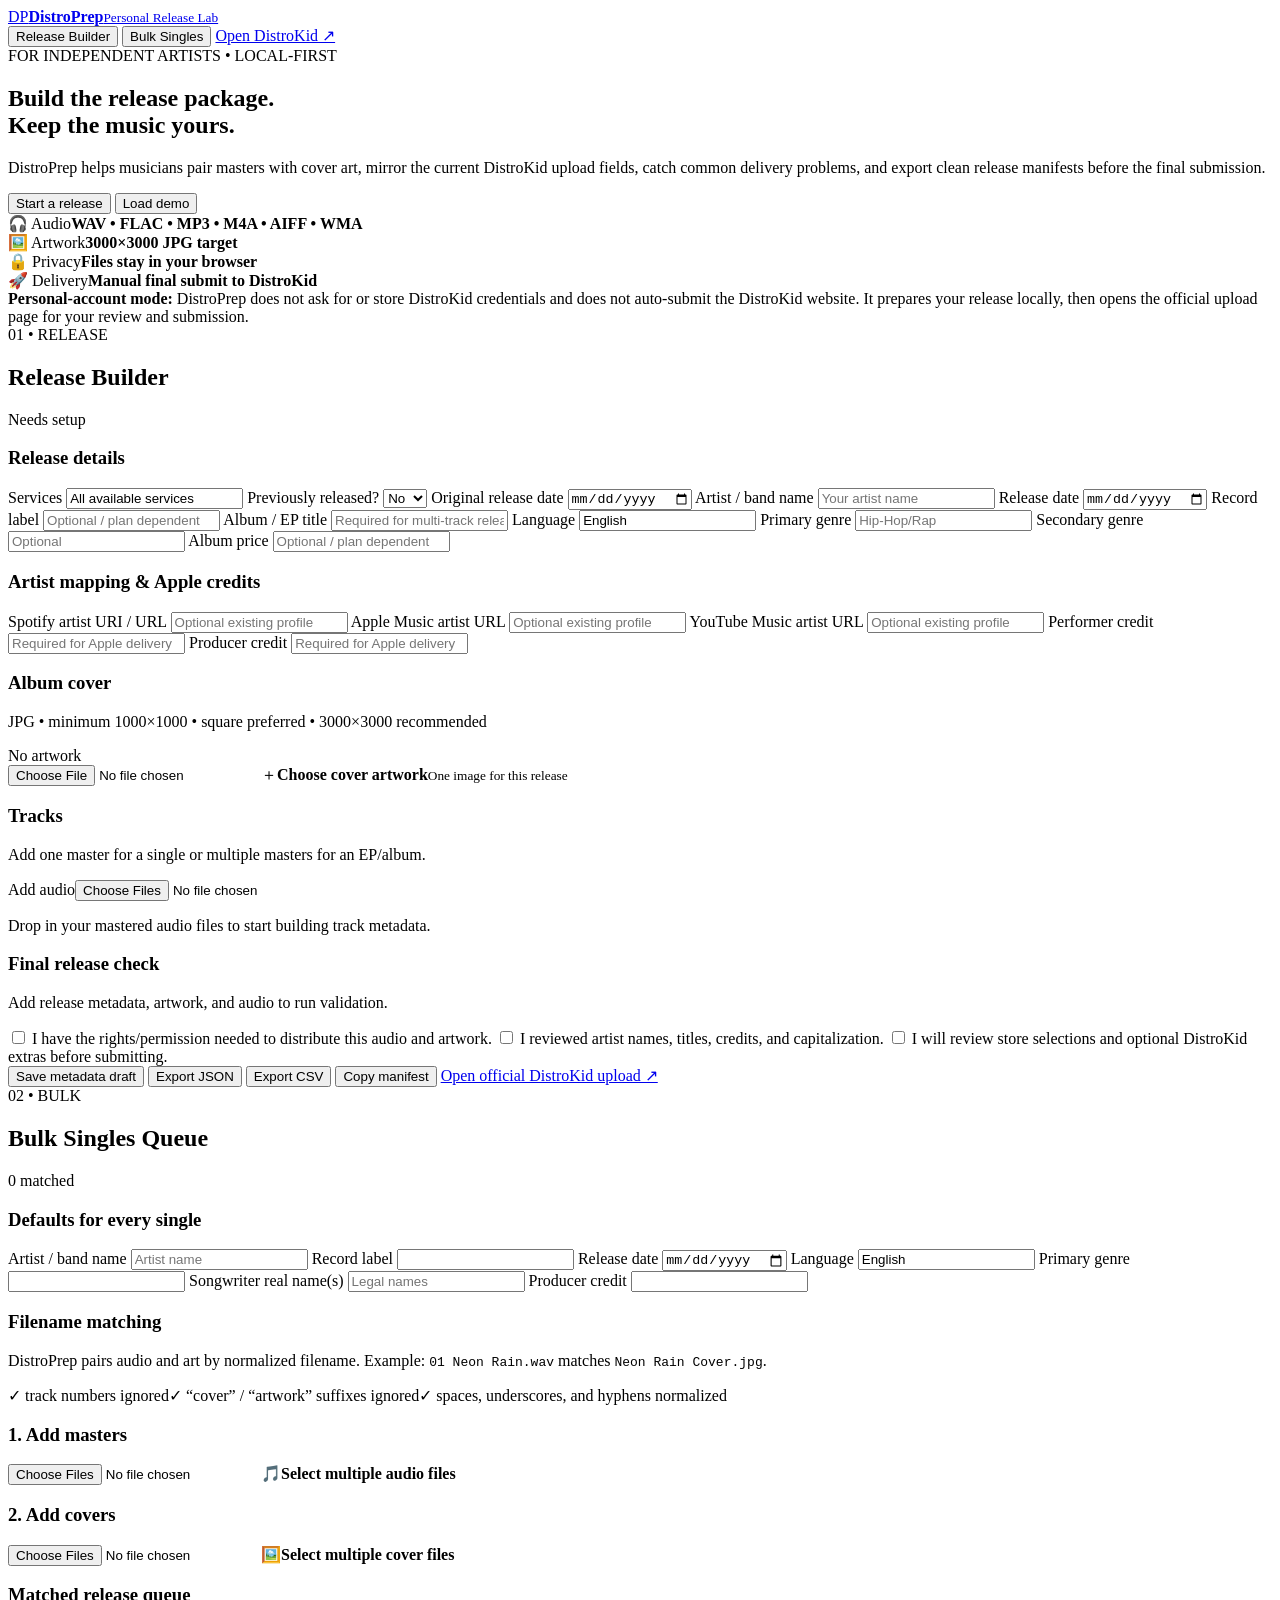
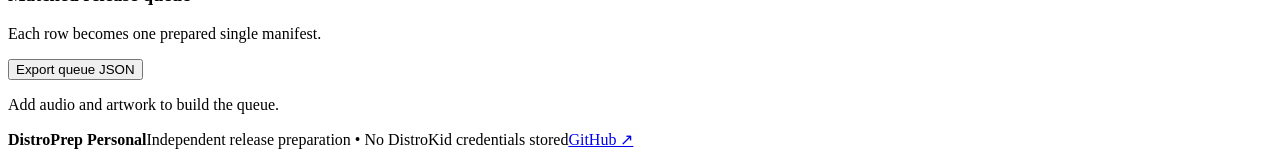
==== index.html @ 0cbda42d "Build DistroPrep Personal release-prep interface" ====
<!doctype html>
<html lang="en">
<head>
  <meta charset="utf-8" />
  <meta name="viewport" content="width=device-width, initial-scale=1" />
  <meta name="theme-color" content="#0b0b12" />
  <meta name="description" content="DistroPrep Personal — prepare, validate, pair, and export music releases before submitting them through DistroKid." />
  <title>DistroPrep Personal</title>
  <link rel="stylesheet" href="./styles.css" />
</head>
<body>
  <div class="ambient ambient-a"></div><div class="ambient ambient-b"></div>
  <header class="topbar">
    <a class="brand" href="#top" aria-label="DistroPrep home"><span class="brand-mark">DP</span><span><strong>DistroPrep</strong><small>Personal Release Lab</small></span></a>
    <nav>
      <button class="nav-button active" data-tab="builder">Release Builder</button>
      <button class="nav-button" data-tab="bulk">Bulk Singles</button>
      <a class="ghost-link" href="https://distrokid.com/new/" target="_blank" rel="noopener noreferrer">Open DistroKid ↗</a>
    </nav>
  </header>

  <main id="top" class="shell">
    <section class="hero">
      <div>
        <span class="eyebrow">FOR INDEPENDENT ARTISTS • LOCAL-FIRST</span>
        <h1>Build the release package.<br><span>Keep the music yours.</span></h1>
        <p>DistroPrep helps musicians pair masters with cover art, mirror the current DistroKid upload fields, catch common delivery problems, and export clean release manifests before the final submission.</p>
        <div class="hero-actions">
          <button class="primary" data-scroll="#workspace">Start a release</button>
          <button class="secondary" id="load-demo">Load demo</button>
        </div>
      </div>
      <aside class="hero-card">
        <div class="meter-row"><span>🎧 Audio</span><b>WAV • FLAC • MP3 • M4A • AIFF • WMA</b></div>
        <div class="meter-row"><span>🖼️ Artwork</span><b>3000×3000 JPG target</b></div>
        <div class="meter-row"><span>🔒 Privacy</span><b>Files stay in your browser</b></div>
        <div class="meter-row"><span>🚀 Delivery</span><b>Manual final submit to DistroKid</b></div>
      </aside>
    </section>

    <section class="notice">
      <strong>Personal-account mode:</strong> DistroPrep does not ask for or store DistroKid credentials and does not auto-submit the DistroKid website. It prepares your release locally, then opens the official upload page for your review and submission.
    </section>

    <section id="workspace" class="workspace">
      <div id="builder-tab" class="tab-panel active">
        <div class="section-heading"><div><span class="eyebrow">01 • RELEASE</span><h2>Release Builder</h2></div><div class="status-chip" id="release-status">Needs setup</div></div>

        <div class="grid two">
          <article class="panel">
            <h3>Release details</h3>
            <div class="form-grid">
              <label class="span-2">Services <input id="services" value="All available services" /></label>
              <label>Previously released?
                <select id="previously-released"><option value="no">No</option><option value="yes">Yes</option></select>
              </label>
              <label>Original release date <input id="original-date" type="date" /></label>
              <label class="span-2">Artist / band name <input id="artist-name" placeholder="Your artist name" /></label>
              <label>Release date <input id="release-date" type="date" /></label>
              <label>Record label <input id="record-label" placeholder="Optional / plan dependent" /></label>
              <label class="span-2">Album / EP title <input id="release-title" placeholder="Required for multi-track releases" /></label>
              <label>Language <input id="language" value="English" /></label>
              <label>Primary genre <input id="primary-genre" placeholder="Hip-Hop/Rap" /></label>
              <label>Secondary genre <input id="secondary-genre" placeholder="Optional" /></label>
              <label>Album price <input id="album-price" placeholder="Optional / plan dependent" /></label>
            </div>
          </article>

          <article class="panel">
            <h3>Artist mapping & Apple credits</h3>
            <div class="form-grid">
              <label class="span-2">Spotify artist URI / URL <input id="spotify-artist" placeholder="Optional existing profile" /></label>
              <label class="span-2">Apple Music artist URL <input id="apple-artist" placeholder="Optional existing profile" /></label>
              <label class="span-2">YouTube Music artist URL <input id="youtube-artist" placeholder="Optional existing profile" /></label>
              <label>Performer credit <input id="performer-credit" placeholder="Required for Apple delivery" /></label>
              <label>Producer credit <input id="producer-credit" placeholder="Required for Apple delivery" /></label>
            </div>
          </article>
        </div>

        <article class="panel upload-panel">
          <div class="panel-title-row"><div><h3>Album cover</h3><p>JPG • minimum 1000×1000 • square preferred • 3000×3000 recommended</p></div><span id="artwork-badge" class="mini-badge">No artwork</span></div>
          <label class="dropzone" id="art-dropzone"><input id="artwork-input" type="file" accept="image/jpeg,image/png" /><span class="drop-icon">＋</span><strong>Choose cover artwork</strong><small>One image for this release</small></label>
          <div id="artwork-preview" class="artwork-preview hidden"></div>
        </article>

        <article class="panel">
          <div class="panel-title-row"><div><h3>Tracks</h3><p>Add one master for a single or multiple masters for an EP/album.</p></div><label class="file-button">Add audio<input id="audio-input" type="file" multiple accept="audio/*,.wav,.flac,.mp3,.m4a,.aiff,.aif,.wma" /></label></div>
          <div id="track-list" class="track-list empty-state"><p>Drop in your mastered audio files to start building track metadata.</p></div>
        </article>

        <article class="panel">
          <h3>Final release check</h3>
          <div id="validation-summary" class="validation-summary"><p>Add release metadata, artwork, and audio to run validation.</p></div>
          <div class="checklist-grid">
            <label><input type="checkbox" id="rights-check" /> I have the rights/permission needed to distribute this audio and artwork.</label>
            <label><input type="checkbox" id="spelling-check" /> I reviewed artist names, titles, credits, and capitalization.</label>
            <label><input type="checkbox" id="stores-check" /> I will review store selections and optional DistroKid extras before submitting.</label>
          </div>
        </article>

        <div class="action-bar">
          <button class="secondary" id="save-draft">Save metadata draft</button>
          <button class="secondary" id="export-json">Export JSON</button>
          <button class="secondary" id="export-csv">Export CSV</button>
          <button class="secondary" id="copy-manifest">Copy manifest</button>
          <a class="primary button-link" href="https://distrokid.com/new/" target="_blank" rel="noopener noreferrer">Open official DistroKid upload ↗</a>
        </div>
      </div>

      <div id="bulk-tab" class="tab-panel">
        <div class="section-heading"><div><span class="eyebrow">02 • BULK</span><h2>Bulk Singles Queue</h2></div><div class="status-chip" id="bulk-status">0 matched</div></div>
        <div class="grid two">
          <article class="panel">
            <h3>Defaults for every single</h3>
            <div class="form-grid">
              <label class="span-2">Artist / band name <input id="bulk-artist" placeholder="Artist name" /></label>
              <label>Record label <input id="bulk-label" /></label>
              <label>Release date <input id="bulk-date" type="date" /></label>
              <label>Language <input id="bulk-language" value="English" /></label>
              <label>Primary genre <input id="bulk-genre" /></label>
              <label>Songwriter real name(s) <input id="bulk-songwriters" placeholder="Legal names" /></label>
              <label>Producer credit <input id="bulk-producer" /></label>
            </div>
          </article>
          <article class="panel">
            <h3>Filename matching</h3>
            <p class="muted">DistroPrep pairs audio and art by normalized filename. Example: <code>01 Neon Rain.wav</code> matches <code>Neon Rain Cover.jpg</code>.</p>
            <div class="tip-list"><span>✓ track numbers ignored</span><span>✓ “cover” / “artwork” suffixes ignored</span><span>✓ spaces, underscores, and hyphens normalized</span></div>
          </article>
        </div>

        <div class="grid two">
          <article class="panel upload-panel"><h3>1. Add masters</h3><label class="dropzone"><input id="bulk-audio-input" type="file" multiple accept="audio/*,.wav,.flac,.mp3,.m4a,.aiff,.aif,.wma" /><span class="drop-icon">🎵</span><strong>Select multiple audio files</strong></label></article>
          <article class="panel upload-panel"><h3>2. Add covers</h3><label class="dropzone"><input id="bulk-art-input" type="file" multiple accept="image/jpeg,image/png" /><span class="drop-icon">🖼️</span><strong>Select multiple cover files</strong></label></article>
        </div>

        <article class="panel">
          <div class="panel-title-row"><div><h3>Matched release queue</h3><p>Each row becomes one prepared single manifest.</p></div><button class="secondary" id="bulk-export">Export queue JSON</button></div>
          <div id="bulk-list" class="bulk-list empty-state"><p>Add audio and artwork to build the queue.</p></div>
        </article>
      </div>
    </section>
  </main>

  <footer><strong>DistroPrep Personal</strong><span>Independent release preparation • No DistroKid credentials stored</span><a href="https://github.com/sonoxo/distroprep" target="_blank" rel="noopener noreferrer">GitHub ↗</a></footer>

  <template id="track-template">
    <article class="track-card">
      <div class="track-head"><div><span class="track-number"></span><strong class="track-filename"></strong><small class="track-filemeta"></small></div><button class="icon-button remove-track" title="Remove track">×</button></div>
      <div class="form-grid">
        <label class="span-2">Song title <input data-field="title" /></label>
        <label>Additional artist role <select data-field="collabRole"><option value="">None</option><option>Featured artist</option><option>Remixer</option><option>Additional primary artist</option></select></label>
        <label>Additional artist name <input data-field="collabName" /></label>
        <label>Version info <input data-field="version" placeholder="Live, Acoustic, Remix…" /></label>
        <label>Existing ISRC <input data-field="isrc" placeholder="Optional / plan dependent" /></label>
        <label>Songwriter type <select data-field="songwriterType"><option value="original">Original song</option><option value="cover">Cover song</option></select></label>
        <label>Songwriter(s) real name <input data-field="songwriters" /></label>
        <label class="cover-field hidden">Original artist <input data-field="originalArtist" /></label>
        <label class="cover-field hidden">Original song title <input data-field="originalTitle" /></label>
        <label>Explicit lyrics? <select data-field="explicit"><option value="no">No</option><option value="yes">Yes</option></select></label>
        <label>Radio edit? <select data-field="radioEdit"><option value="no">No</option><option value="yes">Yes</option></select></label>
        <label>Instrumental? <select data-field="instrumental"><option value="no">No</option><option value="yes">Yes</option></select></label>
        <label>Apple Digital Master? <select data-field="appleDigitalMaster"><option value="no">No</option><option value="yes">Yes</option></select></label>
        <label>Preview start <input data-field="previewStart" placeholder="e.g. 0:42" /></label>
        <label>Track price <select data-field="trackPrice"><option value="">Default</option><option>$0.69</option><option>$0.99</option><option>$1.29</option></select></label>
      </div>
      <div class="file-validation"></div>
    </article>
  </template>

  <script type="module" src="./app.js"></script>
</body>
</html>
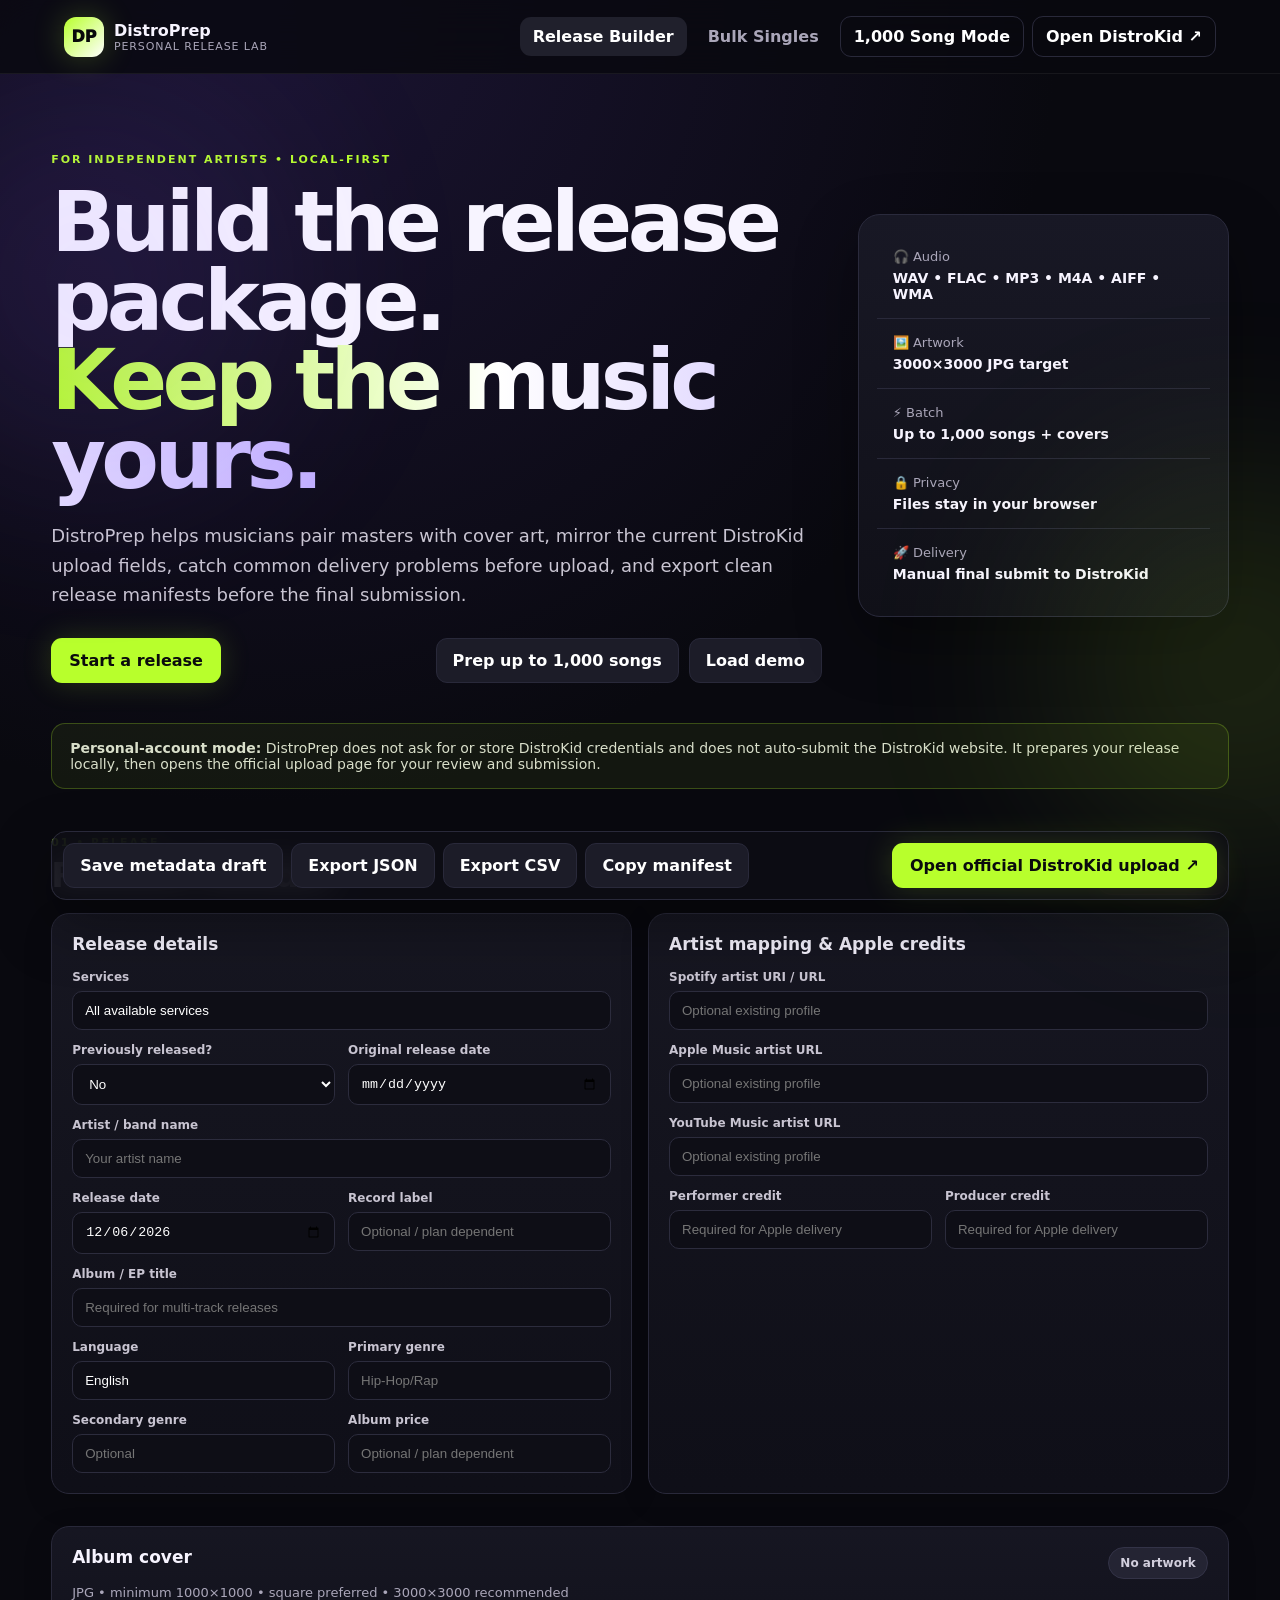
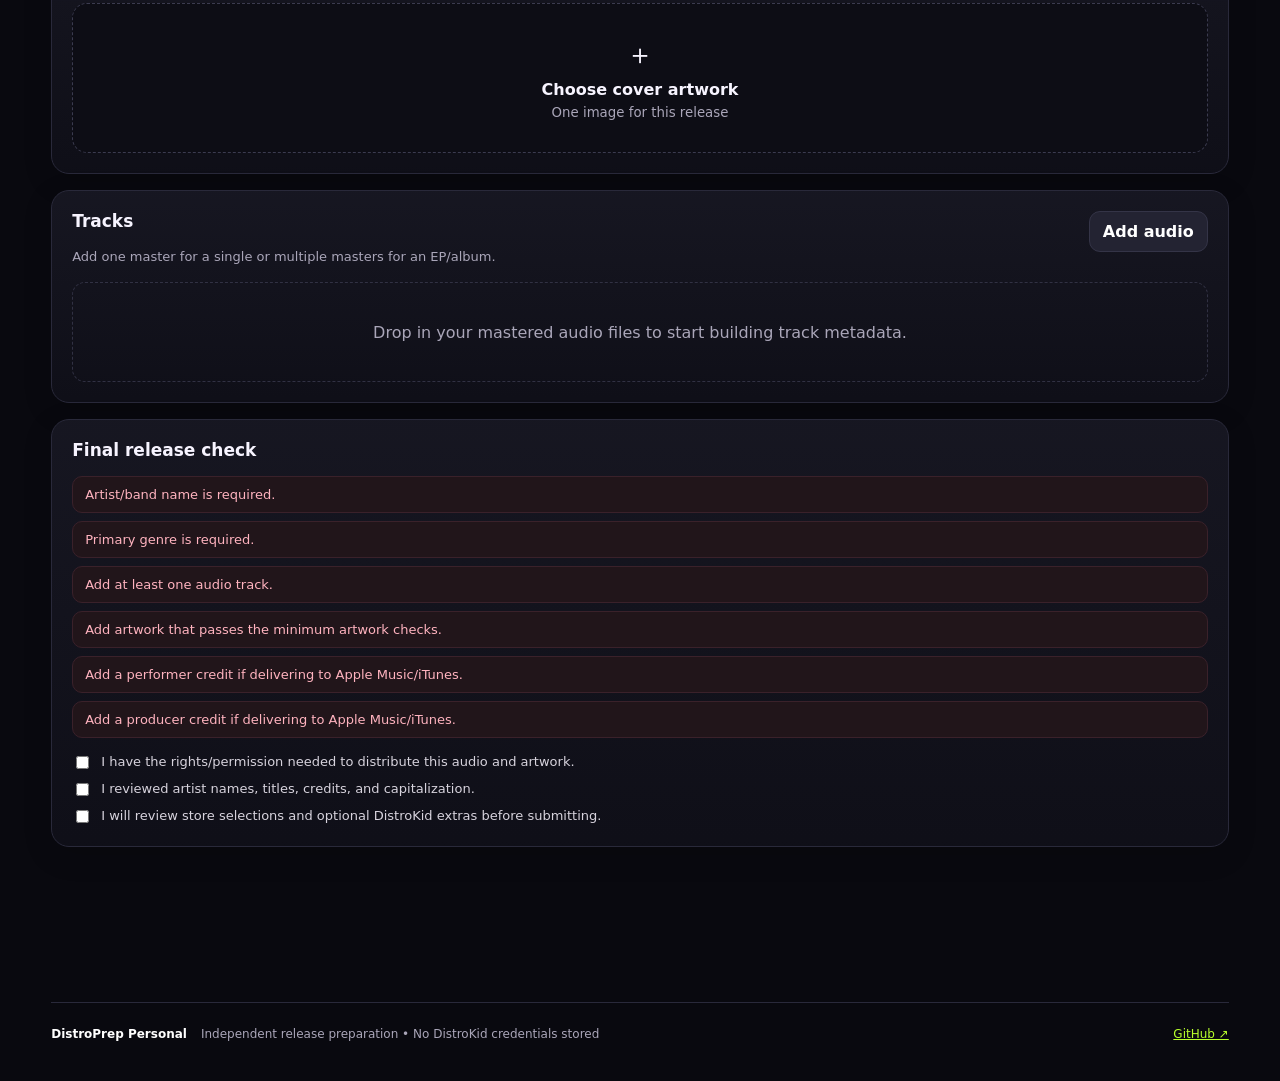
==== commit 710bef7a: "Link the main app to 1000-song catalog mode" ====
--- a/index.html
+++ b/index.html
@@ -15,6 +15,7 @@
     <nav>
       <button class="nav-button active" data-tab="builder">Release Builder</button>
       <button class="nav-button" data-tab="bulk">Bulk Singles</button>
+      <a class="ghost-link" href="./bulk1000.html">1,000 Song Mode</a>
       <a class="ghost-link" href="https://distrokid.com/new/" target="_blank" rel="noopener noreferrer">Open DistroKid ↗</a>
     </nav>
   </header>
@@ -24,15 +25,17 @@
       <div>
         <span class="eyebrow">FOR INDEPENDENT ARTISTS • LOCAL-FIRST</span>
         <h1>Build the release package.<br><span>Keep the music yours.</span></h1>
-        <p>DistroPrep helps musicians pair masters with cover art, mirror the current DistroKid upload fields, catch common delivery problems, and export clean release manifests before the final submission.</p>
+        <p>DistroPrep helps musicians pair masters with cover art, mirror the current DistroKid upload fields, catch common delivery problems before upload, and export clean release manifests before the final submission.</p>
         <div class="hero-actions">
           <button class="primary" data-scroll="#workspace">Start a release</button>
+          <a class="secondary button-link" href="./bulk1000.html">Prep up to 1,000 songs</a>
           <button class="secondary" id="load-demo">Load demo</button>
         </div>
       </div>
       <aside class="hero-card">
         <div class="meter-row"><span>🎧 Audio</span><b>WAV • FLAC • MP3 • M4A • AIFF • WMA</b></div>
         <div class="meter-row"><span>🖼️ Artwork</span><b>3000×3000 JPG target</b></div>
+        <div class="meter-row"><span>⚡ Batch</span><b>Up to 1,000 songs + covers</b></div>
         <div class="meter-row"><span>🔒 Privacy</span><b>Files stay in your browser</b></div>
         <div class="meter-row"><span>🚀 Delivery</span><b>Manual final submit to DistroKid</b></div>
       </aside>
@@ -110,6 +113,7 @@
 
       <div id="bulk-tab" class="tab-panel">
         <div class="section-heading"><div><span class="eyebrow">02 • BULK</span><h2>Bulk Singles Queue</h2></div><div class="status-chip" id="bulk-status">0 matched</div></div>
+        <section class="notice" style="margin-bottom:16px"><strong>Large catalog?</strong> Use the dedicated <a href="./bulk1000.html">1,000 Song Mode</a> for whole-folder intake, previous-release metadata inheritance, smart art matching, filtering, pagination, and manual rematching.</section>
         <div class="grid two">
           <article class="panel">
             <h3>Defaults for every single</h3>
--- a/styles.css
+++ b/styles.css
@@ -0,0 +1,3 @@
+:root{--bg:#09090f;--panel:#11111a;--panel2:#171722;--line:#29293a;--text:#f7f4ff;--muted:#aaa6b9;--accent:#b8ff2c;--accent2:#8c5cff;--danger:#ff647c;--warn:#ffc45b;--ok:#7df5b2;--shadow:0 24px 60px rgba(0,0,0,.35)}
+*{box-sizing:border-box}html{scroll-behavior:smooth}body{margin:0;background:radial-gradient(circle at 20% 0%,#1b1433 0,transparent 28%),var(--bg);color:var(--text);font-family:Inter,ui-sans-serif,system-ui,-apple-system,BlinkMacSystemFont,"Segoe UI",sans-serif;min-height:100vh}.ambient{position:fixed;width:380px;height:380px;border-radius:50%;filter:blur(110px);opacity:.12;pointer-events:none}.ambient-a{background:var(--accent2);top:10%;left:-100px}.ambient-b{background:var(--accent);bottom:5%;right:-150px}.topbar{position:sticky;top:0;z-index:20;display:flex;justify-content:space-between;align-items:center;padding:16px clamp(20px,5vw,64px);background:rgba(9,9,15,.82);backdrop-filter:blur(18px);border-bottom:1px solid rgba(255,255,255,.06)}.brand{display:flex;gap:10px;align-items:center;color:var(--text);text-decoration:none}.brand-mark{width:40px;height:40px;border-radius:12px;background:linear-gradient(135deg,var(--accent),#fff);color:#08090b;display:grid;place-items:center;font-weight:950;box-shadow:0 0 32px rgba(184,255,44,.24)}.brand strong{display:block;font-size:16px}.brand small{display:block;color:var(--muted);font-size:11px;letter-spacing:.08em;text-transform:uppercase}.topbar nav{display:flex;gap:8px;align-items:center}.nav-button,.ghost-link,.primary,.secondary,.file-button,.button-link,.icon-button{border:0;border-radius:11px;font:inherit;font-weight:800;cursor:pointer;text-decoration:none}.nav-button{background:transparent;color:var(--muted);padding:10px 13px}.nav-button.active{background:#20202c;color:#fff}.ghost-link{color:#fff;padding:10px 13px;border:1px solid var(--line)}.shell{width:min(1200px,92vw);margin:auto}.hero{display:grid;grid-template-columns:1.35fr .65fr;gap:36px;align-items:center;padding:74px 0 40px}.eyebrow{font-size:11px;letter-spacing:.18em;text-transform:uppercase;color:var(--accent);font-weight:900}.hero h1{font-size:clamp(44px,7vw,84px);line-height:.94;letter-spacing:-.055em;margin:16px 0 22px}.hero h1 span{background:linear-gradient(90deg,var(--accent),#fff 48%,#c2b0ff);-webkit-background-clip:text;background-clip:text;color:transparent}.hero p{font-size:18px;line-height:1.65;color:#c9c5d2;max-width:760px}.hero-actions{display:flex;gap:10px;margin-top:28px}.primary{background:var(--accent);color:#0a0b0d;padding:13px 18px;box-shadow:0 0 30px rgba(184,255,44,.17)}.secondary{background:#1c1c28;color:#fff;padding:12px 16px;border:1px solid var(--line)}.primary:hover,.secondary:hover,.ghost-link:hover{transform:translateY(-1px)}.hero-card{background:linear-gradient(180deg,#181825,#101018);border:1px solid #2a2a3c;border-radius:22px;padding:18px;box-shadow:var(--shadow)}.meter-row{display:flex;flex-direction:column;gap:6px;padding:16px;border-bottom:1px solid var(--line)}.meter-row:last-child{border-bottom:0}.meter-row span{color:var(--muted);font-size:13px}.meter-row b{font-size:14px}.notice{padding:16px 18px;border:1px solid rgba(184,255,44,.24);background:rgba(184,255,44,.06);border-radius:14px;color:#d9dfca;font-size:14px}.workspace{padding:42px 0 70px}.tab-panel{display:none}.tab-panel.active{display:block}.section-heading{display:flex;justify-content:space-between;align-items:end;margin-bottom:18px}.section-heading h2{font-size:34px;margin:5px 0 0;letter-spacing:-.03em}.status-chip,.mini-badge{border-radius:999px;padding:8px 11px;font-size:12px;font-weight:900;background:#242433;color:#d2cfdd;border:1px solid #333347}.status-chip.ok,.mini-badge.ok{background:rgba(125,245,178,.10);border-color:rgba(125,245,178,.28);color:var(--ok)}.status-chip.bad,.mini-badge.bad{background:rgba(255,100,124,.1);border-color:rgba(255,100,124,.28);color:#ff9aac}.grid{display:grid;gap:16px;margin-bottom:16px}.grid.two{grid-template-columns:1fr 1fr}.panel{background:linear-gradient(180deg,rgba(23,23,34,.96),rgba(15,15,24,.98));border:1px solid var(--line);border-radius:18px;padding:20px;box-shadow:0 8px 30px rgba(0,0,0,.14);margin-bottom:16px}.panel h3{margin:0 0 16px;font-size:17px}.panel p{margin:0}.panel-title-row{display:flex;justify-content:space-between;gap:20px;align-items:flex-start}.panel-title-row p,.muted{color:var(--muted);font-size:13px;line-height:1.6}.form-grid{display:grid;grid-template-columns:1fr 1fr;gap:13px}.form-grid label{display:flex;flex-direction:column;gap:7px;font-size:12px;font-weight:800;color:#c8c4d1}.form-grid .span-2{grid-column:span 2}input,select{width:100%;background:#0e0e16;color:#fff;border:1px solid #2c2c3d;border-radius:10px;padding:11px 12px;outline:none}input:focus,select:focus{border-color:#6c5a9b;box-shadow:0 0 0 3px rgba(140,92,255,.1)}.dropzone{min-height:150px;border:1.5px dashed #3b3b4f;border-radius:15px;display:flex;flex-direction:column;gap:6px;align-items:center;justify-content:center;text-align:center;cursor:pointer;background:#0d0d15}.dropzone:hover{border-color:var(--accent2);background:#11111c}.dropzone input,.file-button input{display:none}.drop-icon{font-size:28px}.dropzone small{color:var(--muted)}.artwork-preview{display:flex;gap:16px;margin-top:16px;align-items:center}.artwork-preview img{width:120px;height:120px;object-fit:cover;border-radius:13px;border:1px solid var(--line)}.hidden{display:none!important}.file-button{display:inline-flex;background:#232332;border:1px solid #343447;color:#fff;padding:10px 13px}.track-list{display:grid;gap:12px;margin-top:14px}.empty-state{min-height:100px;display:grid;place-items:center;color:var(--muted);border:1px dashed #313143;border-radius:13px;padding:20px;text-align:center}.track-card{background:#0d0d15;border:1px solid #29293a;border-radius:14px;padding:16px}.track-head{display:flex;justify-content:space-between;gap:14px;align-items:center;margin-bottom:14px}.track-head>div{display:grid;grid-template-columns:auto 1fr;gap:2px 10px;align-items:center}.track-number{grid-row:span 2;width:34px;height:34px;border-radius:10px;background:#20202e;display:grid;place-items:center;color:var(--accent);font-weight:950}.track-filename{font-size:13px}.track-filemeta{color:var(--muted)}.icon-button{width:32px;height:32px;background:#22151a;color:#ff9eac;border:1px solid #43232c;font-size:20px}.file-validation{display:flex;flex-wrap:wrap;gap:6px;margin-top:12px}.pill{font-size:11px;border-radius:999px;padding:6px 8px;background:#232331;color:#c9c5d2}.pill.ok{color:var(--ok);background:rgba(125,245,178,.08)}.pill.warn{color:var(--warn);background:rgba(255,196,91,.08)}.pill.bad{color:#ff91a3;background:rgba(255,100,124,.08)}.validation-summary{display:grid;gap:8px;margin-bottom:16px}.validation-summary .issue{padding:10px 12px;border-radius:10px;background:#21151a;color:#ffb3bf;font-size:13px;border:1px solid #3a212a}.validation-summary .success{padding:12px;border-radius:10px;background:rgba(125,245,178,.08);color:var(--ok);border:1px solid rgba(125,245,178,.22);font-weight:800}.checklist-grid{display:grid;gap:9px}.checklist-grid label{display:flex;gap:9px;align-items:flex-start;color:#d7d3dd;font-size:13px}.checklist-grid input{width:auto;margin-top:2px}.action-bar{position:sticky;bottom:18px;display:flex;gap:8px;flex-wrap:wrap;background:rgba(13,13,21,.88);border:1px solid var(--line);backdrop-filter:blur(16px);padding:11px;border-radius:15px;box-shadow:var(--shadow);z-index:10}.button-link{display:inline-flex;align-items:center;margin-left:auto}.tip-list{display:flex;flex-direction:column;gap:7px;margin-top:16px;color:#d8d4df;font-size:13px}.bulk-list{display:grid;gap:10px}.bulk-row{display:grid;grid-template-columns:48px 1.2fr 1fr auto;gap:12px;align-items:center;background:#0d0d15;border:1px solid var(--line);padding:11px;border-radius:13px}.bulk-thumb{width:48px;height:48px;border-radius:9px;object-fit:cover;background:#1d1d2a}.bulk-row small{display:block;color:var(--muted);margin-top:4px}.bulk-actions{display:flex;gap:6px}.bulk-actions a,.bulk-actions button{font-size:11px;padding:8px 9px;border-radius:8px;border:1px solid #333347;background:#20202d;color:#fff;text-decoration:none;cursor:pointer}code{background:#0c0c13;border:1px solid #292938;padding:2px 5px;border-radius:5px;color:#d9ff83}footer{width:min(1200px,92vw);margin:0 auto 40px;border-top:1px solid var(--line);padding-top:24px;display:flex;gap:14px;align-items:center;color:var(--muted);font-size:12px}footer strong{color:#fff}footer a{margin-left:auto;color:var(--accent)}
+@media(max-width:850px){.hero,.grid.two{grid-template-columns:1fr}.hero{padding-top:46px}.topbar{align-items:flex-start}.topbar nav{flex-wrap:wrap;justify-content:flex-end}.ghost-link{display:none}.form-grid{grid-template-columns:1fr}.form-grid .span-2{grid-column:span 1}.bulk-row{grid-template-columns:42px 1fr}.bulk-row>:nth-child(3),.bulk-actions{grid-column:2}.button-link{margin-left:0}.action-bar{position:static}.hero h1{font-size:48px}footer{flex-wrap:wrap}}
